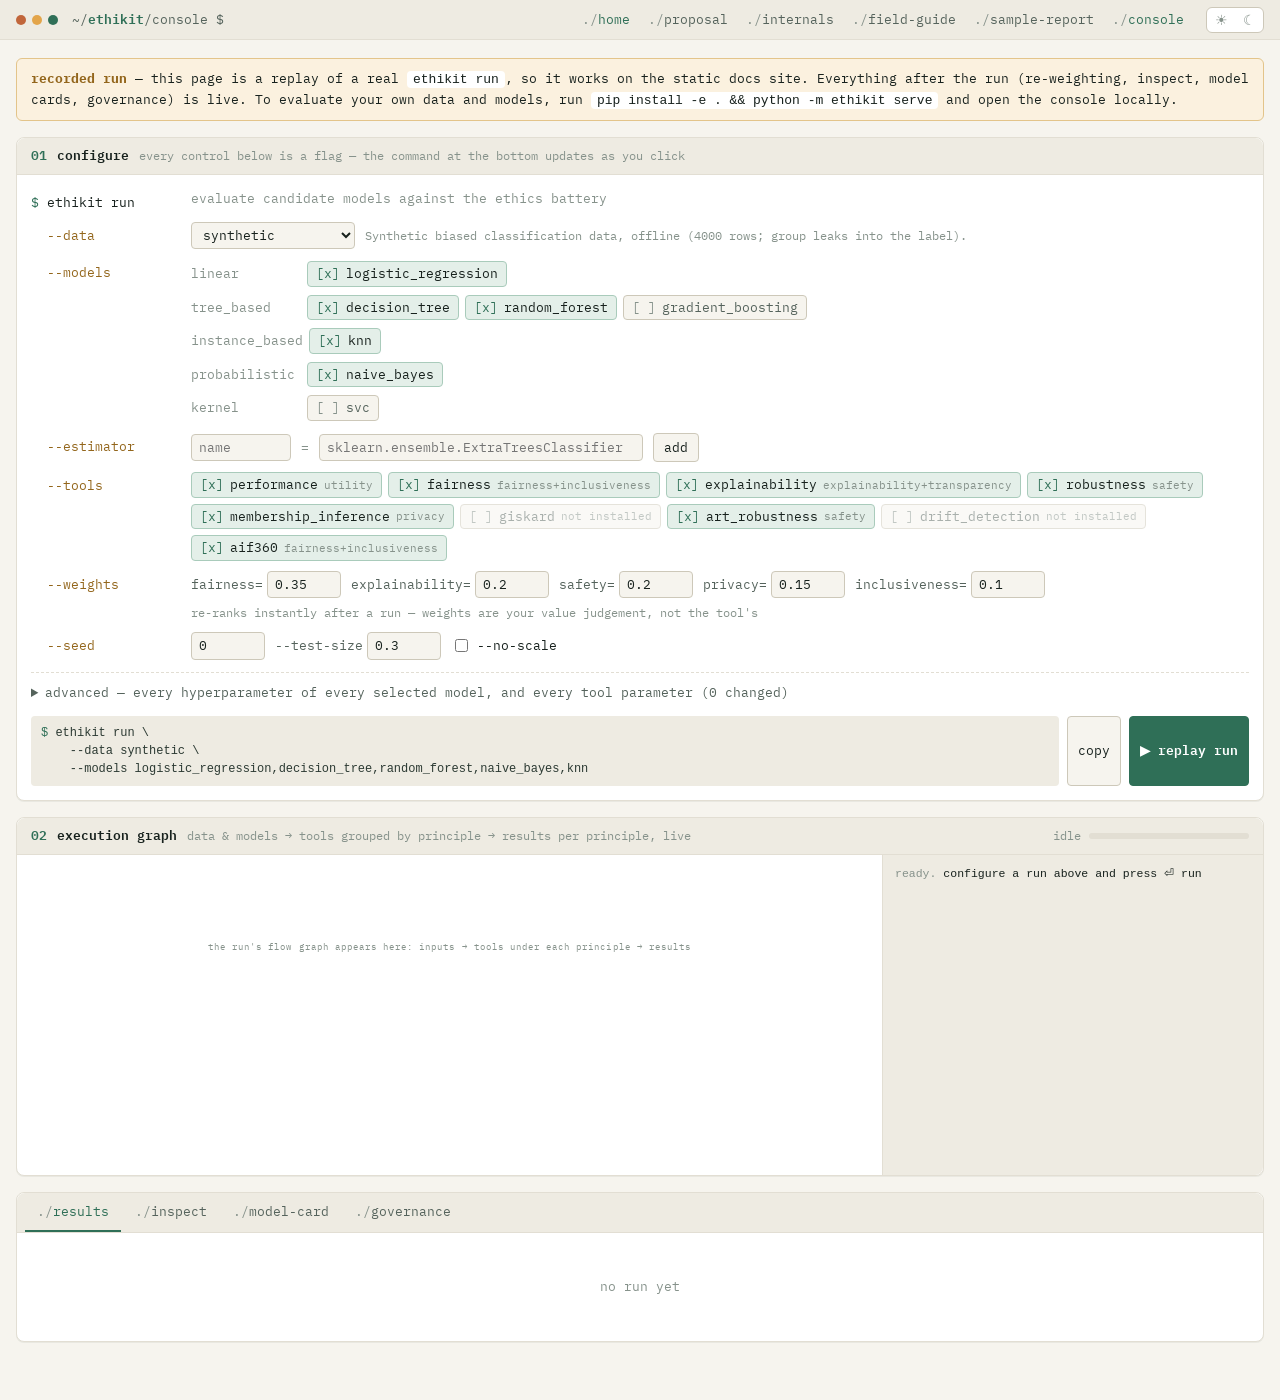
==== docs/console/index.html @ 6fba7ac3 "Add live console, CLI, AIF360, BYO data/models, traces, checklists; adaptive theme Theme - One palet" ====
<!doctype html>
<html lang="en">
<head>
<meta charset="utf-8">
<meta name="viewport" content="width=device-width, initial-scale=1">
<title>Ethikit Console</title>
<link rel="stylesheet" href="https://fonts.googleapis.com/css2?family=Public+Sans:wght@400;500;600&family=IBM+Plex+Mono:wght@400;500;600;700&display=swap">
<link rel="stylesheet" href="theme.css">
<script src="theme.js" data-path="console" data-nav="console"></script>
<link rel="stylesheet" href="console.css">
</head>
<body>
<main class="wrap">

  <div class="banner" id="replay-banner" hidden>
    <b>recorded run</b> — this page is a replay of a real <code>ethikit run</code>, so it works on the static docs site.
    Everything after the run (re-weighting, inspect, model cards, governance) is live. To evaluate your own data and
    models, run <code>pip install -e . &amp;&amp; python -m ethikit serve</code> and open the console locally.
  </div>

  <!-- 01 configure ---------------------------------------------------------- -->
  <section class="term" aria-labelledby="h-cfg">
    <div class="term-h"><span class="no">01</span><span class="title" id="h-cfg">configure</span>
      <span class="hint">every control below is a flag — the command at the bottom updates as you click</span></div>
    <div class="term-b">
      <div class="cmd">
        <div class="line first"><span class="flag">ethikit run</span><span class="val dim">evaluate candidate models against the ethics battery</span></div>
        <div class="line"><span class="flag">--data</span>
          <div class="val">
            <select id="data-source" aria-label="dataset"></select>
            <span id="data-desc" class="dim small"></span>
          </div>
        </div>
        <div class="line" id="row-upload" hidden><span class="flag">your csv</span>
          <div class="val">
            <input type="file" id="csv-file" accept=".csv,text/csv" aria-label="CSV file">
            <span id="csv-info" class="dim small"></span>
          </div>
        </div>
        <div class="line" id="row-columns" hidden><span class="flag">--target</span>
          <div class="val">
            <select id="target" aria-label="target column"></select>
            <span class="flag" style="color:var(--gold)">--sensitive</span>
            <select id="sensitive" aria-label="sensitive column"></select>
            <label class="inl"><input type="checkbox" id="exclude-sensitive"> --exclude-sensitive</label>
            <span class="kv"><span>--positive-label</span><input type="text" id="positive-label" size="8" placeholder="auto"></span>
            <span class="kv"><span>--sensitive-threshold</span><input type="number" id="sensitive-threshold" placeholder="median" step="any"></span>
          </div>
        </div>
        <div class="line" id="row-synth" hidden><span class="flag">--synthetic</span>
          <div class="val" id="synth-knobs"></div>
        </div>
        <div class="line"><span class="flag">--models</span>
          <div class="val"><div id="models" style="display:grid;gap:4px;width:100%"></div></div>
        </div>
        <div class="line"><span class="flag">--estimator</span>
          <div class="val">
            <input type="text" id="est-name" placeholder="name" size="10" aria-label="estimator name">
            <span class="dim">=</span>
            <input type="text" id="est-path" placeholder="sklearn.ensemble.ExtraTreesClassifier" size="38" aria-label="estimator import path">
            <button class="btn" id="est-add" type="button">add</button>
            <span id="est-list" class="chips"></span>
          </div>
        </div>
        <div class="line" id="row-modelfile"><span class="flag">--model-file</span>
          <div class="val">
            <input type="file" id="model-file" accept=".joblib,.pkl,.pickle" aria-label="pre-trained model file">
            <span id="model-file-info" class="dim small">optional: your own pre-trained sklearn-compatible model, evaluated as-is (only load files you trust)</span>
          </div>
        </div>
        <div class="line"><span class="flag">--tools</span>
          <div class="val"><div id="tools" class="chips"></div></div>
        </div>
        <div class="line"><span class="flag">--weights</span>
          <div class="val" id="weights"></div>
        </div>
        <div class="line"><span class="flag">--seed</span>
          <div class="val">
            <input type="number" id="seed" value="0" step="1" aria-label="seed">
            <span class="kv"><span>--test-size</span><input type="number" id="test-size" value="0.3" step="0.05" min="0.1" max="0.6"></span>
            <label class="inl"><input type="checkbox" id="no-scale"> --no-scale</label>
          </div>
        </div>
      </div>

      <details class="adv" id="advanced">
        <summary>advanced — every hyperparameter of every selected model, and every tool parameter (<span id="adv-count">0</span> changed)</summary>
        <p class="dim small">Values are Python literals (<code>200</code>, <code>0.1</code>, <code>None</code>, <code>'balanced'</code>, <code>(64, 32)</code>). Changed values become <code>--model-param</code> / <code>--tool-param</code> flags.</p>
        <div class="adv-grid" id="adv-models"></div>
        <div class="adv-grid" id="adv-tools"></div>
      </details>

      <div class="cmdline">
        <code id="cmd-preview"></code>
        <button class="btn" id="copy" type="button">copy</button>
        <button class="btn primary" id="run" type="button">⏎ run</button>
      </div>
    </div>
  </section>

  <!-- 02 execution ------------------------------------------------------------ -->
  <section class="term" aria-labelledby="h-exec">
    <div class="term-h"><span class="no">02</span><span class="title" id="h-exec">execution graph</span>
      <span class="hint">data &amp; models → tools grouped by principle → results per principle, live</span>
      <span class="right"><span id="prog-text" class="dim small">idle</span><span class="progress"><i id="prog"></i></span></span></div>
    <div class="exec">
      <div class="gwrap"><svg id="graph" role="img" aria-label="Live execution graph"></svg></div>
      <div class="logwrap"><pre class="log" id="log" aria-live="polite"><span class="t">ready.</span> configure a run above and press ⏎ run</pre></div>
    </div>
  </section>

  <!-- 03 output ---------------------------------------------------------------- -->
  <section class="term" aria-label="results">
    <div class="tabs" role="tablist">
      <button role="tab" aria-selected="true" data-tab="results">results</button>
      <button role="tab" aria-selected="false" data-tab="inspect">inspect</button>
      <button role="tab" aria-selected="false" data-tab="card">model-card</button>
      <button role="tab" aria-selected="false" data-tab="gov">governance</button>
      <span class="right" id="run-label"></span>
    </div>
    <div class="panel" id="tab-results" role="tabpanel"><div class="empty">no run yet</div></div>
    <div class="panel" id="tab-inspect" role="tabpanel" hidden><div class="empty">no run yet</div></div>
    <div class="panel" id="tab-card" role="tabpanel" hidden><div class="empty">no run yet</div></div>
    <div class="panel" id="tab-gov" role="tabpanel" hidden></div>
  </section>
</main>
<script src="console.js"></script>
</body>
</html>
---- docs/console/theme.css ----
/* ethikit theme -- one palette for the docs site, the console, reports and model cards.
 *
 * Colours come from the project proposal: ink #17211d, green #2f6f57, clay #c1663b,
 * amber #e3a54a, blue #3d6a8f, purple #6b4d86. Light mode is the proposal as written;
 * dark mode keeps the same hues on an ink-green surface, with lifted text tints.
 *
 * Mode: follows the OS (prefers-color-scheme) unless the viewer picks one with the
 * ☀/☾ toggle (theme.js), which sets <html data-theme="light|dark"> and remembers it.
 *
 * Canonical copy: ethikit/web/theme.css. docs/theme.css is a copy written by
 * `python -m ethikit export-site`; generated reports inline this file.
 */
:root{
  color-scheme: light;
  --bg:#f6f4ee; --bg-raised:#ffffff; --bg-sunken:#eeebe2;
  --ink:#17211d; --ink-dim:#55635c; --ink-faint:#86928b;
  --rule:#e2ded3; --rule-strong:#cdc8b9;

  --green:#2f6f57;
  --accent:#2f6f57; --accent-ink:#ffffff; --accent-soft:#e4efe9; --accent-rule:#a9cbbb;
  --amber:#e3a54a;
  --gold:#93661c; --gold-soft:#fbf1df; --gold-rule:#e3c48a;
  --clay:#c1663b;
  --red:#b0572f; --red-soft:#f8e6dc; --red-rule:#e2b49b;
  --blue-solid:#3d6a8f;
  --blue:#3d6a8f; --blue-soft:#e8eff5; --blue-rule:#b3c8da;
  --purple-solid:#6b4d86;
  --purple:#6b4d86; --purple-soft:#efe7f3; --purple-rule:#cdb9dc;

  --mono-surface:#eeebe2; --mono-ink:#2c3a33;
  --shadow:0 1px 0 rgba(23,33,29,.06);

  --font-display:"IBM Plex Mono","SFMono-Regular",Consolas,monospace;
  --font-body:"Public Sans",-apple-system,"Segoe UI",sans-serif;
  --font-mono:"IBM Plex Mono","SFMono-Regular",Consolas,monospace;
}
@media (prefers-color-scheme: dark){
  :root:not([data-theme="light"]){
    color-scheme: dark;
    --bg:#0e1511; --bg-raised:#17211d; --bg-sunken:#0a100d;
    --ink:#e6eee9; --ink-dim:#a2b3aa; --ink-faint:#72857b;
    --rule:#25352d; --rule-strong:#35493f;
    --accent:#5fb893; --accent-ink:#07130e; --accent-soft:#17291f; --accent-rule:#2f6f57;
    --gold:#e3a54a; --gold-soft:#2a2113; --gold-rule:#6e5224;
    --red:#e08a62; --red-soft:#2d1b14; --red-rule:#7a4128;
    --blue:#82b4da; --blue-soft:#14222e; --blue-rule:#3d6a8f;
    --purple:#b8a0d6; --purple-soft:#221a2d; --purple-rule:#6b4d86;
    --mono-surface:#121b17; --mono-ink:#c3d4ca;
    --shadow:0 1px 0 rgba(0,0,0,.35);
  }
}
:root[data-theme="dark"]{
  color-scheme: dark;
  --bg:#0e1511; --bg-raised:#17211d; --bg-sunken:#0a100d;
  --ink:#e6eee9; --ink-dim:#a2b3aa; --ink-faint:#72857b;
  --rule:#25352d; --rule-strong:#35493f;
  --accent:#5fb893; --accent-ink:#07130e; --accent-soft:#17291f; --accent-rule:#2f6f57;
  --gold:#e3a54a; --gold-soft:#2a2113; --gold-rule:#6e5224;
  --red:#e08a62; --red-soft:#2d1b14; --red-rule:#7a4128;
  --blue:#82b4da; --blue-soft:#14222e; --blue-rule:#3d6a8f;
  --purple:#b8a0d6; --purple-soft:#221a2d; --purple-rule:#6b4d86;
  --mono-surface:#121b17; --mono-ink:#c3d4ca;
  --shadow:0 1px 0 rgba(0,0,0,.35);
}

/* ---- terminal title bar + theme toggle (injected by theme.js) ---------------- */
.ek-bar{
  position:sticky; top:0; z-index:50; display:flex; align-items:center; gap:14px;
  padding:0 16px; height:40px; background:var(--bg-sunken); border-bottom:1px solid var(--rule);
  font-family:var(--font-mono); font-size:12.5px; color:var(--ink-dim);
}
.ek-dots{display:flex; gap:6px; flex:none}
.ek-dots i{width:10px; height:10px; border-radius:50%; display:block; background:var(--rule-strong)}
.ek-dots i:nth-child(1){background:var(--clay)} .ek-dots i:nth-child(2){background:var(--amber)}
.ek-dots i:nth-child(3){background:var(--green)}
.ek-path{white-space:nowrap; overflow:hidden; text-overflow:ellipsis; min-width:0}
.ek-path b{color:var(--accent); font-weight:600}
.ek-nav{display:flex; gap:2px; margin-left:auto; overflow-x:auto; scrollbar-width:none}
.ek-nav::-webkit-scrollbar{display:none}
.ek-nav a{color:var(--ink-dim); text-decoration:none; padding:4px 8px; border-radius:4px; white-space:nowrap}
.ek-nav a:hover{color:var(--ink); background:var(--bg-raised)}
.ek-nav a[aria-current="page"]{color:var(--accent)}
.ek-nav a::before{content:"./"; color:var(--ink-faint)}
.ek-theme{
  display:inline-flex; flex:none; border:1px solid var(--rule-strong); border-radius:6px; overflow:hidden;
  background:var(--bg-raised);
}
.ek-theme button{
  all:unset; cursor:pointer; width:28px; height:24px; display:grid; place-items:center;
  color:var(--ink-faint); font-size:14px; line-height:1;
}
.ek-theme button:hover{color:var(--ink)}
.ek-theme button[aria-pressed="true"]{background:var(--accent-soft); color:var(--accent)}
.ek-theme button:focus-visible{outline:2px solid var(--accent); outline-offset:-2px}
@media (max-width:640px){ .ek-path{display:none} .ek-nav{margin-left:0} }
---- docs/console/console.css ----
/* ethikit console -- terminal-style layout on top of theme.css tokens. */
*{box-sizing:border-box}
html{-webkit-text-size-adjust:100%}
body{margin:0; background:var(--bg); color:var(--ink); font-family:var(--font-mono); font-size:13px; line-height:1.5}
a{color:var(--accent)}
button,input,select,textarea{font:inherit; color:inherit}
:focus-visible{outline:2px solid var(--accent); outline-offset:2px}
[hidden]{display:none !important}

.wrap{max-width:1440px; margin:0 auto; padding:18px 16px 60px; display:grid; gap:16px}

/* banner shown on the static docs site (recorded run) */
.banner{border:1px solid var(--gold-rule); background:var(--gold-soft); color:var(--ink); border-radius:6px; padding:10px 14px}
.banner b{color:var(--gold)}
.banner code{background:var(--bg-raised); padding:1px 6px; border-radius:4px}

/* ---- terminal windows ---------------------------------------------------- */
.term{border:1px solid var(--rule); border-radius:8px; background:var(--bg-raised); box-shadow:var(--shadow); min-width:0}
.term-h{display:flex; align-items:center; gap:10px; padding:8px 14px; border-bottom:1px solid var(--rule);
  background:var(--bg-sunken); border-radius:8px 8px 0 0; color:var(--ink-dim); flex-wrap:wrap}
.term-h .no{color:var(--accent); font-weight:600}
.term-h .title{color:var(--ink); font-weight:600}
.term-h .hint{color:var(--ink-faint); font-size:12px}
.term-h .right{margin-left:auto; display:flex; gap:8px; align-items:center}
.term-b{padding:14px}

/* ---- command builder ----------------------------------------------------- */
.cmd{display:grid; gap:10px}
.line{display:grid; grid-template-columns:150px 1fr; gap:10px; align-items:start}
.line > .flag{color:var(--gold); padding-top:4px; white-space:nowrap}
.line > .flag::before{content:"  "; white-space:pre}
.line.first > .flag{color:var(--ink)}
.line.first > .flag::before{content:"$ "; color:var(--accent)}
.line .val{display:flex; flex-wrap:wrap; gap:6px 10px; align-items:center; min-width:0}
.dim{color:var(--ink-faint)}
.small{font-size:12px}
.err{color:var(--red)}
.ok{color:var(--accent)}

select,input[type=text],input[type=number]{
  background:var(--bg); border:1px solid var(--rule-strong); border-radius:4px; padding:3px 7px; min-width:0}
input[type=number]{width:74px}
input[type=file]{max-width:260px; font-size:12px}
select:hover,input:hover{border-color:var(--accent-rule)}
label.inl{display:inline-flex; gap:6px; align-items:center; white-space:nowrap}
.kv{display:inline-flex; align-items:center; gap:4px; white-space:nowrap}
.kv > span{color:var(--ink-dim)}

.chips{display:flex; flex-wrap:wrap; gap:6px}
.fam{display:flex; gap:6px; align-items:center; flex-wrap:wrap; padding:2px 0}
.fam > .famname{color:var(--ink-faint); min-width:110px}
.chip{display:inline-flex; align-items:center; gap:6px; cursor:pointer; user-select:none;
  border:1px solid var(--rule-strong); border-radius:4px; padding:2px 8px; background:var(--bg); color:var(--ink-dim)}
.chip input{position:absolute; opacity:0; pointer-events:none}
.chip::before{content:"[ ]"; color:var(--ink-faint)}
.chip.on{border-color:var(--accent-rule); background:var(--accent-soft); color:var(--ink)}
.chip.on::before{content:"[x]"; color:var(--accent)}
.chip.off{opacity:.5; cursor:not-allowed}
.chip:focus-within{outline:2px solid var(--accent); outline-offset:1px}
.chip .tag{font-size:11px; color:var(--ink-faint)}

.btn{cursor:pointer; border:1px solid var(--rule-strong); background:var(--bg); border-radius:4px; padding:4px 10px}
.btn:hover{border-color:var(--accent); color:var(--accent)}
.btn.primary{background:var(--accent); color:var(--accent-ink); border-color:var(--accent); font-weight:600}
.btn.primary:hover{filter:brightness(1.08); color:var(--accent-ink)}
.btn:disabled{opacity:.5; cursor:wait}

.cmdline{display:flex; gap:8px; align-items:stretch; margin-top:14px; flex-wrap:wrap}
.cmdline code{flex:1 1 400px; min-width:0; background:var(--mono-surface); color:var(--mono-ink); border-radius:4px;
  padding:8px 10px; white-space:pre-wrap; word-break:break-all; font-size:12px}
.cmdline code::before{content:"$ "; color:var(--accent)}

details.adv{margin-top:12px; border-top:1px dashed var(--rule); padding-top:10px}
details.adv > summary{cursor:pointer; color:var(--ink-dim)}
details.adv > summary:hover{color:var(--ink)}
.adv-grid{display:grid; grid-template-columns:repeat(auto-fill,minmax(320px,1fr)); gap:12px; margin-top:10px}
.adv-card{border:1px solid var(--rule); border-radius:6px; padding:8px 10px; background:var(--bg)}
.adv-card h4{margin:0 0 6px; font-size:12.5px; color:var(--accent); font-weight:600}
.adv-card .row{display:grid; grid-template-columns:1fr 130px; gap:8px; align-items:center; padding:1px 0}
.adv-card .row span{color:var(--ink-dim); overflow:hidden; text-overflow:ellipsis; white-space:nowrap}
.adv-card .row input{width:100%}
.adv-card .row.changed span{color:var(--gold)}
.adv-card .row.changed input{border-color:var(--gold-rule)}

/* ---- execution: graph + log ---------------------------------------------- */
.exec{display:grid; grid-template-columns:minmax(0,1fr) 380px; gap:0}
.exec > .gwrap{border-right:1px solid var(--rule); min-width:0; overflow-x:auto}
#graph{display:block; width:100%; min-width:760px; height:auto}
.logwrap{position:relative; min-height:320px}
.log{position:absolute; inset:0; margin:0; padding:10px 12px; overflow:auto; font-size:11.5px; line-height:1.55;
  background:var(--bg-sunken); white-space:pre-wrap; word-break:break-word; border-radius:0 0 8px 0}
.log .t{color:var(--ink-faint)}
.log .k-ok{color:var(--accent)} .log .k-run{color:var(--blue)} .log .k-fit{color:var(--purple)}
.log .k-err{color:var(--red)} .log .k-skip{color:var(--gold)}
.progress{width:160px; height:6px; background:var(--rule); border-radius:3px; overflow:hidden}
.progress i{display:block; height:100%; width:0; background:var(--accent); transition:width .25s}
@media (max-width:1100px){
  .exec{grid-template-columns:1fr}
  .exec > .gwrap{border-right:0; border-bottom:1px solid var(--rule)}
  .logwrap{min-height:0} .log{position:static; height:260px; border-radius:0 0 8px 8px}
}

/* graph primitives */
.g-node rect{fill:var(--bg); stroke:var(--rule-strong); stroke-width:1.2}
.g-node text{fill:var(--ink); font-family:var(--font-mono); font-size:11px}
.g-node .sub{fill:var(--ink-faint); font-size:10px}
.g-node.data rect{stroke:var(--blue-rule); fill:var(--blue-soft)}
.g-node.model.active rect{stroke:var(--purple); stroke-width:2; fill:var(--purple-soft)}
.g-node.model.done rect{stroke:var(--accent-rule)}
.g-box > rect{fill:var(--bg-sunken); stroke:var(--rule); stroke-width:1}
.g-box > text.ph{fill:var(--accent); font-family:var(--font-mono); font-size:11px; font-weight:600; letter-spacing:.06em; text-transform:uppercase}
.g-box.gov > text.ph{fill:var(--gold)}
.g-tool rect{fill:var(--bg-raised); stroke:var(--rule-strong); stroke-width:1}
.g-tool text{fill:var(--ink-dim); font-family:var(--font-mono); font-size:10.5px}
.g-tool.running rect{stroke:var(--blue); stroke-width:2; fill:var(--blue-soft)}
.g-tool.running text{fill:var(--ink)}
.g-tool.done rect{stroke:var(--accent-rule); fill:var(--accent-soft)}
.g-tool.done text{fill:var(--ink)}
.g-tool.error rect{stroke:var(--red)} .g-tool.skip{opacity:.45}
.g-tool .cnt{fill:var(--ink-faint); font-size:9.5px}
.g-edge{fill:none; stroke:var(--rule-strong); stroke-width:1.2}
.g-edge.hot{stroke:var(--blue-rule); stroke-width:1.8}
.g-edge.res.hot{stroke:var(--accent-rule)}
.g-res > rect{fill:var(--bg); stroke:var(--rule-strong)}
.g-res text{fill:var(--ink); font-family:var(--font-mono); font-size:10.5px}
.g-res .sub{fill:var(--ink-faint); font-size:9.5px}
.g-res .bar-bg{fill:var(--rule)}
.g-res .val{fill:var(--ink-dim); font-size:9.5px}
.g-col{fill:var(--ink-faint); font-family:var(--font-mono); font-size:10px; letter-spacing:.12em}
.pt{fill:var(--blue); filter:drop-shadow(0 0 3px var(--blue))}
.pt.res{fill:var(--accent); filter:drop-shadow(0 0 3px var(--accent))}
.pt.fit{fill:var(--purple); filter:drop-shadow(0 0 3px var(--purple))}
@keyframes pulse{0%,100%{opacity:1}50%{opacity:.55}}
.g-tool.running, .g-node.model.active{animation:pulse 1s ease-in-out infinite}
@media (prefers-reduced-motion:reduce){ .g-tool.running,.g-node.model.active{animation:none} .pt{display:none} }

/* series colours (models) */
.s0{--s:var(--accent)} .s1{--s:var(--gold)} .s2{--s:var(--blue)} .s3{--s:var(--red)} .s4{--s:var(--purple)}
.s5{--s:var(--ink-dim)} .s6{--s:var(--accent-rule)} .s7{--s:var(--gold-rule)} .s8{--s:var(--blue-rule)} .s9{--s:var(--red-rule)}
.sw{display:inline-block; width:10px; height:10px; border-radius:2px; background:var(--s); vertical-align:-1px}

/* ---- output tabs ---------------------------------------------------------- */
.tabs{display:flex; gap:2px; padding:0 8px; border-bottom:1px solid var(--rule); background:var(--bg-sunken);
  border-radius:8px 8px 0 0; overflow-x:auto}
.tabs button{all:unset; cursor:pointer; padding:9px 12px; color:var(--ink-dim); border-bottom:2px solid transparent; white-space:nowrap}
.tabs button::before{content:"./"; color:var(--ink-faint)}
.tabs button[aria-selected="true"]{color:var(--accent); border-bottom-color:var(--accent)}
.tabs button:hover{color:var(--ink)}
.tabs button:focus-visible{outline:2px solid var(--accent); outline-offset:-2px}
.tabs .right{margin-left:auto; align-self:center; color:var(--ink-faint); font-size:12px; white-space:nowrap; padding-right:6px}
.panel{padding:14px}
.empty{color:var(--ink-faint); padding:30px 0; text-align:center}

table.t{border-collapse:collapse; width:100%; font-size:12px}
table.t th,table.t td{padding:5px 9px; border-bottom:1px solid var(--rule); text-align:right; white-space:nowrap}
table.t th{color:var(--ink-dim); font-weight:500; background:var(--bg-sunken); position:sticky; top:0}
table.t th:first-child,table.t td:first-child{text-align:left}
table.t td.l, table.t th.l{text-align:left; white-space:normal}
table.t tr:hover td{background:var(--bg-sunken)}
.tscroll{overflow:auto; max-height:420px; border:1px solid var(--rule); border-radius:6px}
td.heat{background:color-mix(in srgb, var(--accent) calc(var(--h) * 38%), transparent)}
.pill{display:inline-block; border:1px solid var(--accent-rule); background:var(--accent-soft); color:var(--accent); border-radius:12px; padding:1px 8px; font-size:11.5px; margin:2px}
.pill.gold{border-color:var(--gold-rule); background:var(--gold-soft); color:var(--gold)}
.pill.red{border-color:var(--red-rule); background:var(--red-soft); color:var(--red)}
.pill.blue{border-color:var(--blue-rule); background:var(--blue-soft); color:var(--blue)}

.res-grid{display:grid; grid-template-columns:minmax(0,1.6fr) minmax(300px,1fr); gap:16px; margin-top:14px}
@media (max-width:980px){ .res-grid{grid-template-columns:1fr} }
h3{font-size:12px; text-transform:uppercase; letter-spacing:.1em; color:var(--accent); margin:0 0 8px; font-weight:600}
h3::before{content:"## "; color:var(--ink-faint)}
.legend{display:flex; flex-wrap:wrap; gap:4px 12px; font-size:11.5px; color:var(--ink-dim); margin-top:6px}
#radar svg{max-width:560px; display:block; margin:0 auto}
.radar text{fill:var(--ink-dim); font-family:var(--font-mono); font-size:10px}
.radar .grid{fill:none; stroke:var(--rule)}
.radar .poly{fill:var(--s); fill-opacity:.12; stroke:var(--s); stroke-width:1.8}
.radar .poly.dim{fill-opacity:.03; stroke-opacity:.25}
.note{border-left:3px solid var(--gold); background:var(--gold-soft); padding:8px 12px; color:var(--ink-dim); margin-top:12px; border-radius:0 6px 6px 0}

/* inspect */
.ins-bar{display:flex; gap:12px; flex-wrap:wrap; align-items:center; margin-bottom:12px}
.ins-grid{display:grid; grid-template-columns:minmax(0,1fr) minmax(0,1fr); gap:16px}
@media (max-width:980px){ .ins-grid{grid-template-columns:1fr} }
pre.code{background:var(--mono-surface); color:var(--mono-ink); padding:10px 12px; border-radius:6px; overflow:auto;
  font-size:12px; line-height:1.55; margin:0 0 12px; white-space:pre}
ol.steps{margin:0 0 12px; padding-left:22px}
ol.steps li{padding:2px 0}
.prose{font-family:var(--font-body); font-size:13.5px; color:var(--ink-dim); line-height:1.6; max-width:80ch}
.chart text{fill:var(--ink-dim); font-family:var(--font-mono); font-size:10px}
.chart .axis{stroke:var(--rule-strong)}
.chart .bar{fill:var(--s)}
.chart .thr{stroke:var(--red); stroke-dasharray:4 3}
.block{margin-bottom:16px}

/* model card */
.cardbar{display:flex; gap:10px; align-items:center; flex-wrap:wrap; margin-bottom:10px}
iframe.card{width:100%; height:900px; border:1px solid var(--rule); border-radius:6px; background:var(--bg)}

/* governance */
.gov-grid{display:grid; grid-template-columns:minmax(0,1fr) 320px; gap:16px}
@media (max-width:980px){ .gov-grid{grid-template-columns:1fr} }
.gsec{margin:14px 0 6px; color:var(--gold); font-weight:600}
.gsec::before{content:"### "; color:var(--ink-faint)}
.gitem{display:grid; grid-template-columns:52px minmax(0,1fr); gap:8px; padding:8px 0; border-bottom:1px solid var(--rule)}
.gitem .id{color:var(--ink-faint)}
.gitem .q{font-family:var(--font-body); font-size:13.5px; color:var(--ink)}
.gitem .ctl{display:flex; flex-wrap:wrap; gap:6px; margin-top:6px; align-items:center}
.gitem .ctl label{display:inline-flex; align-items:center; gap:4px; border:1px solid var(--rule-strong); border-radius:4px; padding:1px 7px; cursor:pointer; color:var(--ink-dim)}
.gitem .ctl label:has(input:checked){border-color:var(--accent-rule); background:var(--accent-soft); color:var(--ink)}
.gitem .ctl label.no:has(input:checked){border-color:var(--red-rule); background:var(--red-soft)}
.gitem .ctl label.partial:has(input:checked){border-color:var(--gold-rule); background:var(--gold-soft)}
.gitem .ctl input[type=radio]{margin:0; accent-color:var(--accent)}
.gitem .ctl input[type=text]{flex:1 1 200px}
.gitem .tags{font-size:11px; color:var(--ink-faint)}
.sumrow{display:grid; grid-template-columns:120px 1fr 54px; gap:8px; align-items:center; padding:3px 0; font-size:12px}
.sumrow .b{height:8px; background:var(--rule); border-radius:4px; overflow:hidden}
.sumrow .b i{display:block; height:100%; background:var(--gold)}
.sticky{position:sticky; top:52px}

/* phones: flags stack above their values */
@media (max-width:640px){
  .wrap{padding:12px 10px 40px}
  .line{grid-template-columns:1fr; gap:4px}
  .line > .flag::before{content:""}
  .fam > .famname{min-width:0; width:100%}
  .term-b{padding:10px}
  .cmdline code{flex-basis:100%}
  .gitem{grid-template-columns:1fr}
}
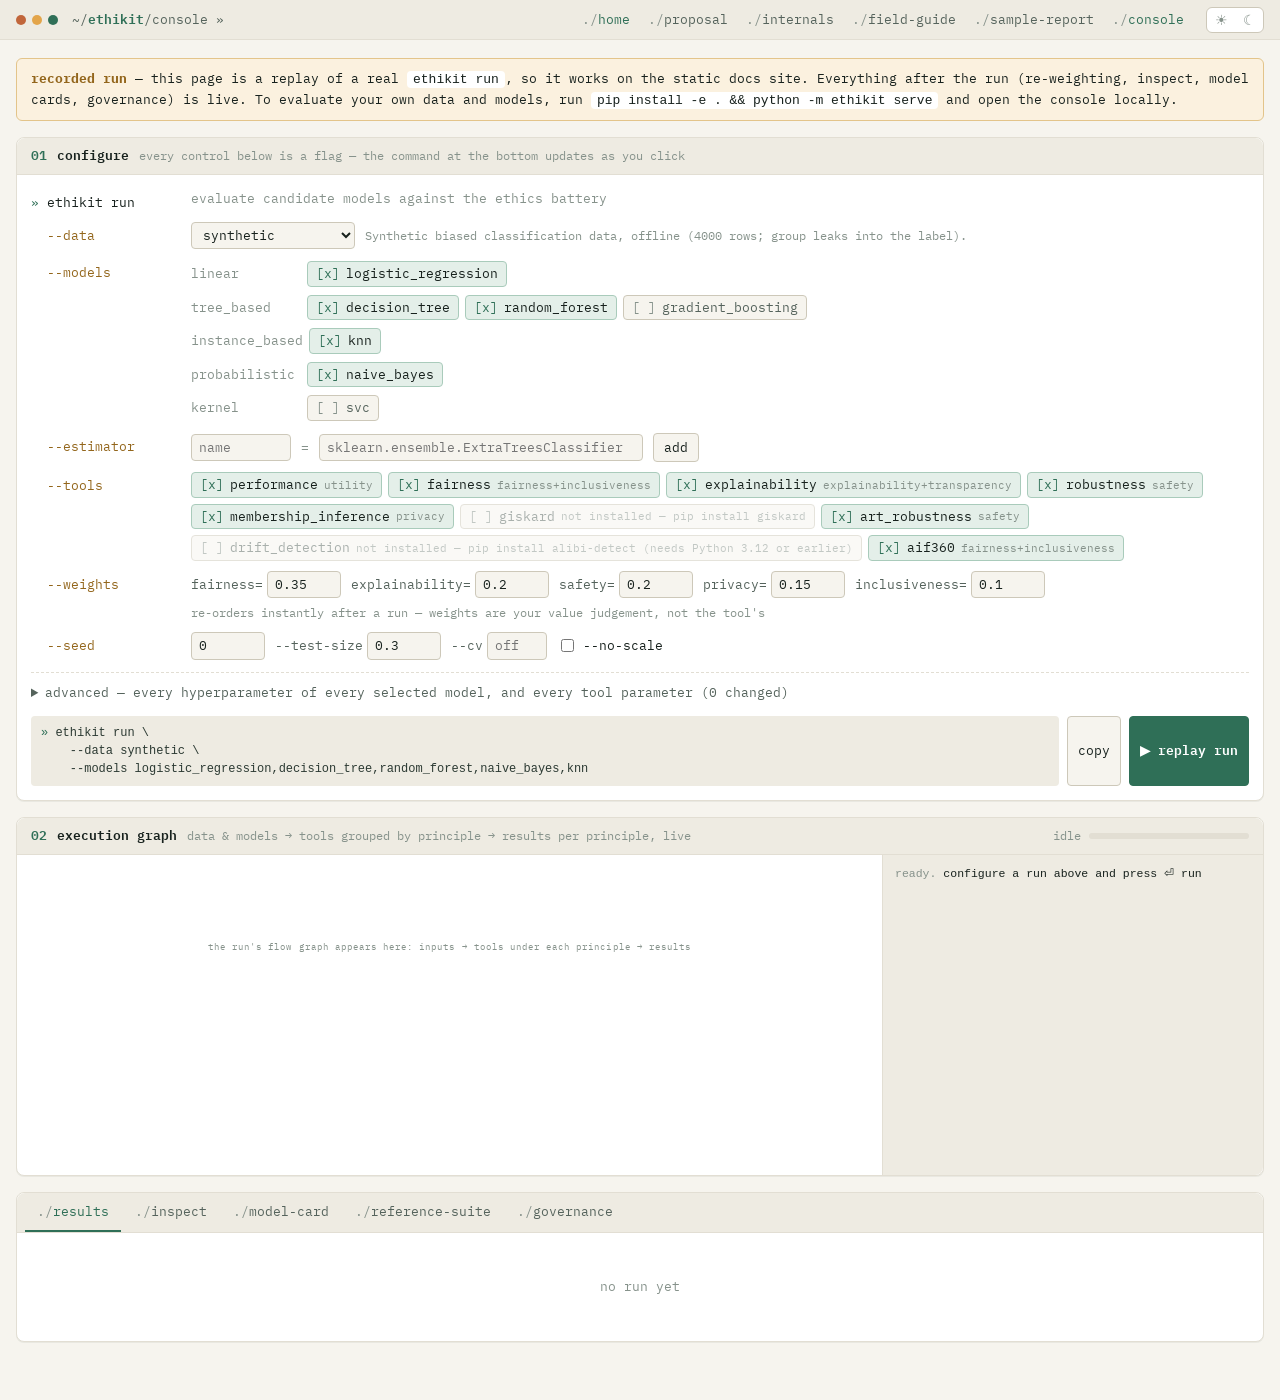
==== commit c191d3b1: "M2: reference suites per domain, repeated CV, suite UI + CLI, tests - ethikit/domains: registry (cen" ====
--- a/docs/console/index.html
+++ b/docs/console/index.html
@@ -25,19 +25,45 @@
     <div class="term-b">
       <div class="cmd">
         <div class="line first"><span class="flag">ethikit run</span><span class="val dim">evaluate candidate models against the ethics battery</span></div>
-        <div class="line"><span class="flag">--data</span>
+        <div class="line" id="row-mode"><span class="flag">--mode</span>
+          <div class="val">
+            <label class="inl"><input type="radio" name="mode" value="mine" checked> my data &amp; models</label>
+            <label class="inl"><input type="radio" name="mode" value="suite"> reference suite — no data of my own yet</label>
+          </div>
+        </div>
+        <div class="line" id="row-domain" hidden><span class="flag">domains run</span>
+          <div class="val">
+            <select id="domain" aria-label="domain"></select>
+            <span id="domain-strength" class="pill gold"></span>
+            <span id="domain-blurb" class="dim small"></span>
+          </div>
+        </div>
+        <div class="line" id="row-suite-datasets" hidden><span class="flag">datasets</span>
+          <div class="val"><div id="suite-datasets" style="width:100%"></div></div>
+        </div>
+        <div class="line" id="row-suite-opts" hidden><span class="flag">--max-datasets</span>
+          <div class="val">
+            <input type="number" id="max-datasets" min="1" placeholder="all" aria-label="max datasets">
+            <span class="kv"><span>--max-rows</span><input type="number" id="max-rows" value="5000" step="500" min="500"></span>
+            <span class="kv" id="states-wrap"><span>--states</span><input type="text" id="states" value="CA,TX,NY" size="10"></span>
+          </div>
+        </div>
+        <div class="line" id="row-suite-caveats" hidden><span class="flag">caveats</span>
+          <div class="val"><div id="suite-caveats" class="note" style="width:100%"></div></div>
+        </div>
+        <div class="line mine-only"><span class="flag">--data</span>
           <div class="val">
             <select id="data-source" aria-label="dataset"></select>
             <span id="data-desc" class="dim small"></span>
           </div>
         </div>
-        <div class="line" id="row-upload" hidden><span class="flag">your csv</span>
+        <div class="line mine-only" id="row-upload" hidden><span class="flag">your csv</span>
           <div class="val">
             <input type="file" id="csv-file" accept=".csv,text/csv" aria-label="CSV file">
             <span id="csv-info" class="dim small"></span>
           </div>
         </div>
-        <div class="line" id="row-columns" hidden><span class="flag">--target</span>
+        <div class="line mine-only" id="row-columns" hidden><span class="flag">--target</span>
           <div class="val">
             <select id="target" aria-label="target column"></select>
             <span class="flag" style="color:var(--gold)">--sensitive</span>
@@ -47,13 +73,13 @@
             <span class="kv"><span>--sensitive-threshold</span><input type="number" id="sensitive-threshold" placeholder="median" step="any"></span>
           </div>
         </div>
-        <div class="line" id="row-synth" hidden><span class="flag">--synthetic</span>
+        <div class="line mine-only" id="row-synth" hidden><span class="flag">--synthetic</span>
           <div class="val" id="synth-knobs"></div>
         </div>
         <div class="line"><span class="flag">--models</span>
           <div class="val"><div id="models" style="display:grid;gap:4px;width:100%"></div></div>
         </div>
-        <div class="line"><span class="flag">--estimator</span>
+        <div class="line mine-only"><span class="flag">--estimator</span>
           <div class="val">
             <input type="text" id="est-name" placeholder="name" size="10" aria-label="estimator name">
             <span class="dim">=</span>
@@ -62,7 +88,7 @@
             <span id="est-list" class="chips"></span>
           </div>
         </div>
-        <div class="line" id="row-modelfile"><span class="flag">--model-file</span>
+        <div class="line mine-only" id="row-modelfile"><span class="flag">--model-file</span>
           <div class="val">
             <input type="file" id="model-file" accept=".joblib,.pkl,.pickle" aria-label="pre-trained model file">
             <span id="model-file-info" class="dim small">optional: your own pre-trained sklearn-compatible model, evaluated as-is (only load files you trust)</span>
@@ -78,7 +104,8 @@
           <div class="val">
             <input type="number" id="seed" value="0" step="1" aria-label="seed">
             <span class="kv"><span>--test-size</span><input type="number" id="test-size" value="0.3" step="0.05" min="0.1" max="0.6"></span>
-            <label class="inl"><input type="checkbox" id="no-scale"> --no-scale</label>
+            <span class="kv"><span>--cv</span><input type="text" id="cv" size="5" placeholder="off" aria-label="cross-validation, e.g. 5x3"></span>
+            <label class="inl mine-only"><input type="checkbox" id="no-scale"> --no-scale</label>
           </div>
         </div>
       </div>
@@ -115,12 +142,14 @@
       <button role="tab" aria-selected="true" data-tab="results">results</button>
       <button role="tab" aria-selected="false" data-tab="inspect">inspect</button>
       <button role="tab" aria-selected="false" data-tab="card">model-card</button>
+      <button role="tab" aria-selected="false" data-tab="suite">reference-suite</button>
       <button role="tab" aria-selected="false" data-tab="gov">governance</button>
       <span class="right" id="run-label"></span>
     </div>
     <div class="panel" id="tab-results" role="tabpanel"><div class="empty">no run yet</div></div>
     <div class="panel" id="tab-inspect" role="tabpanel" hidden><div class="empty">no run yet</div></div>
     <div class="panel" id="tab-card" role="tabpanel" hidden><div class="empty">no run yet</div></div>
+    <div class="panel" id="tab-suite" role="tabpanel" hidden><div class="empty">no suite run yet — choose <b>--mode reference suite</b> above</div></div>
     <div class="panel" id="tab-gov" role="tabpanel" hidden></div>
   </section>
 </main>
--- a/docs/console/console.css
+++ b/docs/console/console.css
@@ -30,7 +30,7 @@
 .line > .flag{color:var(--gold); padding-top:4px; white-space:nowrap}
 .line > .flag::before{content:"  "; white-space:pre}
 .line.first > .flag{color:var(--ink)}
-.line.first > .flag::before{content:"$ "; color:var(--accent)}
+.line.first > .flag::before{content:"» "; color:var(--accent)}
 .line .val{display:flex; flex-wrap:wrap; gap:6px 10px; align-items:center; min-width:0}
 .dim{color:var(--ink-faint)}
 .small{font-size:12px}
@@ -68,7 +68,7 @@
 .cmdline{display:flex; gap:8px; align-items:stretch; margin-top:14px; flex-wrap:wrap}
 .cmdline code{flex:1 1 400px; min-width:0; background:var(--mono-surface); color:var(--mono-ink); border-radius:4px;
   padding:8px 10px; white-space:pre-wrap; word-break:break-all; font-size:12px}
-.cmdline code::before{content:"$ "; color:var(--accent)}
+.cmdline code::before{content:"» "; color:var(--accent)}
 
 details.adv{margin-top:12px; border-top:1px dashed var(--rule); padding-top:10px}
 details.adv > summary{cursor:pointer; color:var(--ink-dim)}
@@ -216,6 +216,13 @@
 .sumrow .b i{display:block; height:100%; background:var(--gold)}
 .sticky{position:sticky; top:52px}
 
+body.suite-mode .mine-only{display:none !important}
+.ds-row{display:grid;grid-template-columns:minmax(0,1fr) auto;gap:8px;padding:3px 0;border-bottom:1px dotted var(--rule)}
+.ds-row .t{overflow:hidden;text-overflow:ellipsis;white-space:nowrap}
+.ds-row.run .t{color:var(--blue)} .ds-row.ok .t{color:var(--ink)} .ds-row.skip .t{color:var(--red)}
+.ds-row .st{color:var(--ink-faint);white-space:nowrap}
+.ds-row.ok .st{color:var(--accent)} .ds-row.skip .st{color:var(--red)}
+.pill.red{border-color:var(--red-rule);background:var(--red-soft);color:var(--red)}
 /* phones: flags stack above their values */
 @media (max-width:640px){
   .wrap{padding:12px 10px 40px}
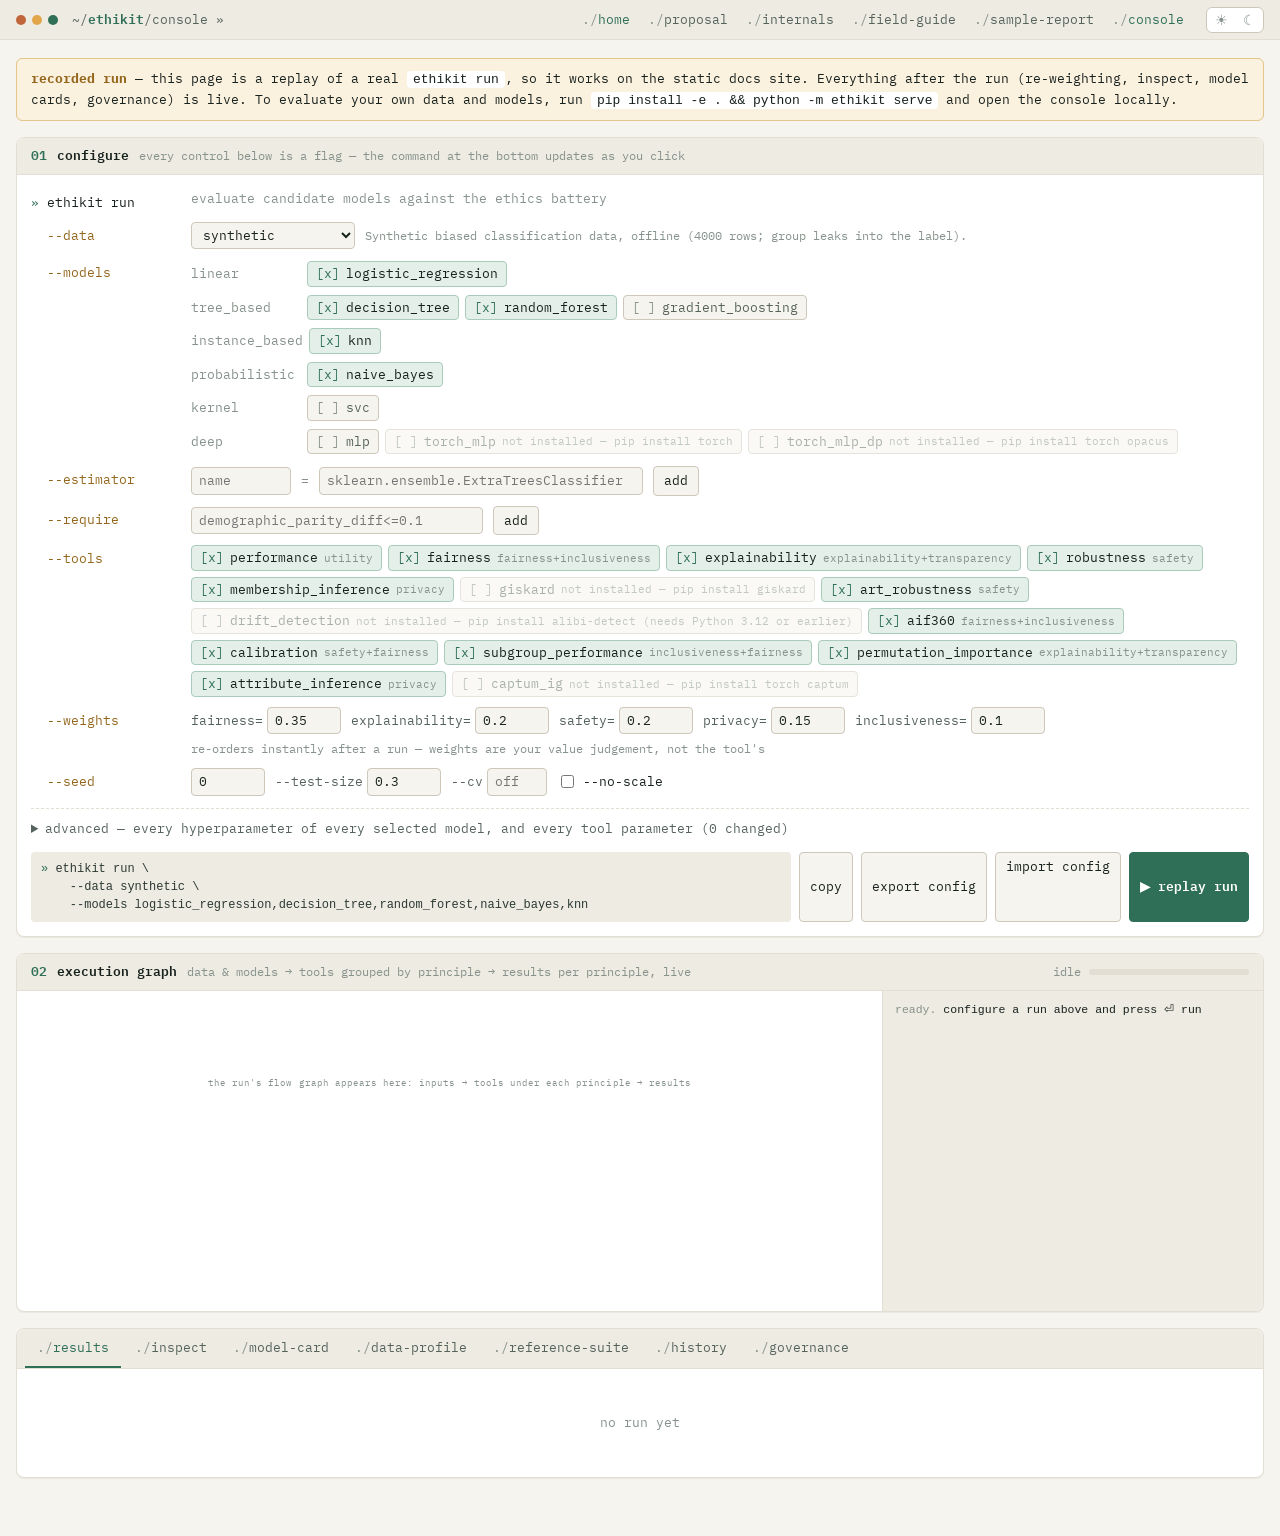
==== commit 284ce17a: "M5: deep learning on tabular data (sklearn MLP, PyTorch MLP, DP-SGD, Captum) - ethikit/deep.py: Torc" ====
--- a/docs/console/index.html
+++ b/docs/console/index.html
@@ -4,6 +4,7 @@
 <meta charset="utf-8">
 <meta name="viewport" content="width=device-width, initial-scale=1">
 <title>Ethikit Console</title>
+<link rel="icon" href="data:image/svg+xml,%3Csvg xmlns='http://www.w3.org/2000/svg' viewBox='0 0 16 16'%3E%3Crect width='16' height='16' rx='3' fill='%232f6f57'/%3E%3Ctext x='3' y='12' font-family='monospace' font-size='11' fill='white'%3E%C2%BB%3C/text%3E%3C/svg%3E">
 <link rel="stylesheet" href="https://fonts.googleapis.com/css2?family=Public+Sans:wght@400;500;600&family=IBM+Plex+Mono:wght@400;500;600;700&display=swap">
 <link rel="stylesheet" href="theme.css">
 <script src="theme.js" data-path="console" data-nav="console"></script>
@@ -94,6 +95,15 @@
             <span id="model-file-info" class="dim small">optional: your own pre-trained sklearn-compatible model, evaluated as-is (only load files you trust)</span>
           </div>
         </div>
+        <div class="line mine-only"><span class="flag">--require</span>
+          <div class="val">
+            <input type="text" id="req-input" list="req-metrics" size="34" placeholder="demographic_parity_diff<=0.1" aria-label="requirement">
+            <datalist id="req-metrics"></datalist>
+            <button class="btn" id="req-add" type="button">add</button>
+            <span id="req-list" class="chips"></span>
+            <span id="req-err" class="err small"></span>
+          </div>
+        </div>
         <div class="line"><span class="flag">--tools</span>
           <div class="val"><div id="tools" class="chips"></div></div>
         </div>
@@ -120,6 +130,8 @@
       <div class="cmdline">
         <code id="cmd-preview"></code>
         <button class="btn" id="copy" type="button">copy</button>
+        <button class="btn" id="export-config" type="button" title="download this run's config as JSON">export config</button>
+        <label class="btn" title="load a config.json, results.json or saved run config">import config<input type="file" id="import-config" accept=".json,application/json" hidden></label>
         <button class="btn primary" id="run" type="button">⏎ run</button>
       </div>
     </div>
@@ -142,13 +154,17 @@
       <button role="tab" aria-selected="true" data-tab="results">results</button>
       <button role="tab" aria-selected="false" data-tab="inspect">inspect</button>
       <button role="tab" aria-selected="false" data-tab="card">model-card</button>
+      <button role="tab" aria-selected="false" data-tab="data">data-profile</button>
       <button role="tab" aria-selected="false" data-tab="suite">reference-suite</button>
+      <button role="tab" aria-selected="false" data-tab="history">history</button>
       <button role="tab" aria-selected="false" data-tab="gov">governance</button>
       <span class="right" id="run-label"></span>
     </div>
     <div class="panel" id="tab-results" role="tabpanel"><div class="empty">no run yet</div></div>
     <div class="panel" id="tab-inspect" role="tabpanel" hidden><div class="empty">no run yet</div></div>
     <div class="panel" id="tab-card" role="tabpanel" hidden><div class="empty">no run yet</div></div>
+    <div class="panel" id="tab-data" role="tabpanel" hidden><div class="empty">the data profile appears here as soon as a run starts — before any model is trained</div></div>
+    <div class="panel" id="tab-history" role="tabpanel" hidden><div class="empty">loading…</div></div>
     <div class="panel" id="tab-suite" role="tabpanel" hidden><div class="empty">no suite run yet — choose <b>--mode reference suite</b> above</div></div>
     <div class="panel" id="tab-gov" role="tabpanel" hidden></div>
   </section>
--- a/docs/console/console.css
+++ b/docs/console/console.css
@@ -58,6 +58,8 @@
 .chip.off{opacity:.5; cursor:not-allowed}
 .chip:focus-within{outline:2px solid var(--accent); outline-offset:1px}
 .chip .tag{font-size:11px; color:var(--ink-faint)}
+.chip{max-width:100%; flex-wrap:wrap}
+.chip .tag{white-space:normal; overflow-wrap:anywhere}
 
 .btn{cursor:pointer; border:1px solid var(--rule-strong); background:var(--bg); border-radius:4px; padding:4px 10px}
 .btn:hover{border-color:var(--accent); color:var(--accent)}
@@ -158,6 +160,8 @@
 table.t td.l, table.t th.l{text-align:left; white-space:normal}
 table.t tr:hover td{background:var(--bg-sunken)}
 .tscroll{overflow:auto; max-height:420px; border:1px solid var(--rule); border-radius:6px}
+tr.excluded td{opacity:.55}
+tr.excluded td:first-child{text-decoration:line-through; text-decoration-color:var(--red)}
 td.heat{background:color-mix(in srgb, var(--accent) calc(var(--h) * 38%), transparent)}
 .pill{display:inline-block; border:1px solid var(--accent-rule); background:var(--accent-soft); color:var(--accent); border-radius:12px; padding:1px 8px; font-size:11.5px; margin:2px}
 .pill.gold{border-color:var(--gold-rule); background:var(--gold-soft); color:var(--gold)}
@@ -188,6 +192,7 @@
 .chart text{fill:var(--ink-dim); font-family:var(--font-mono); font-size:10px}
 .chart .axis{stroke:var(--rule-strong)}
 .chart .bar{fill:var(--s)}
+.chart .bar.neg{fill:var(--red)}
 .chart .thr{stroke:var(--red); stroke-dasharray:4 3}
 .block{margin-bottom:16px}
 
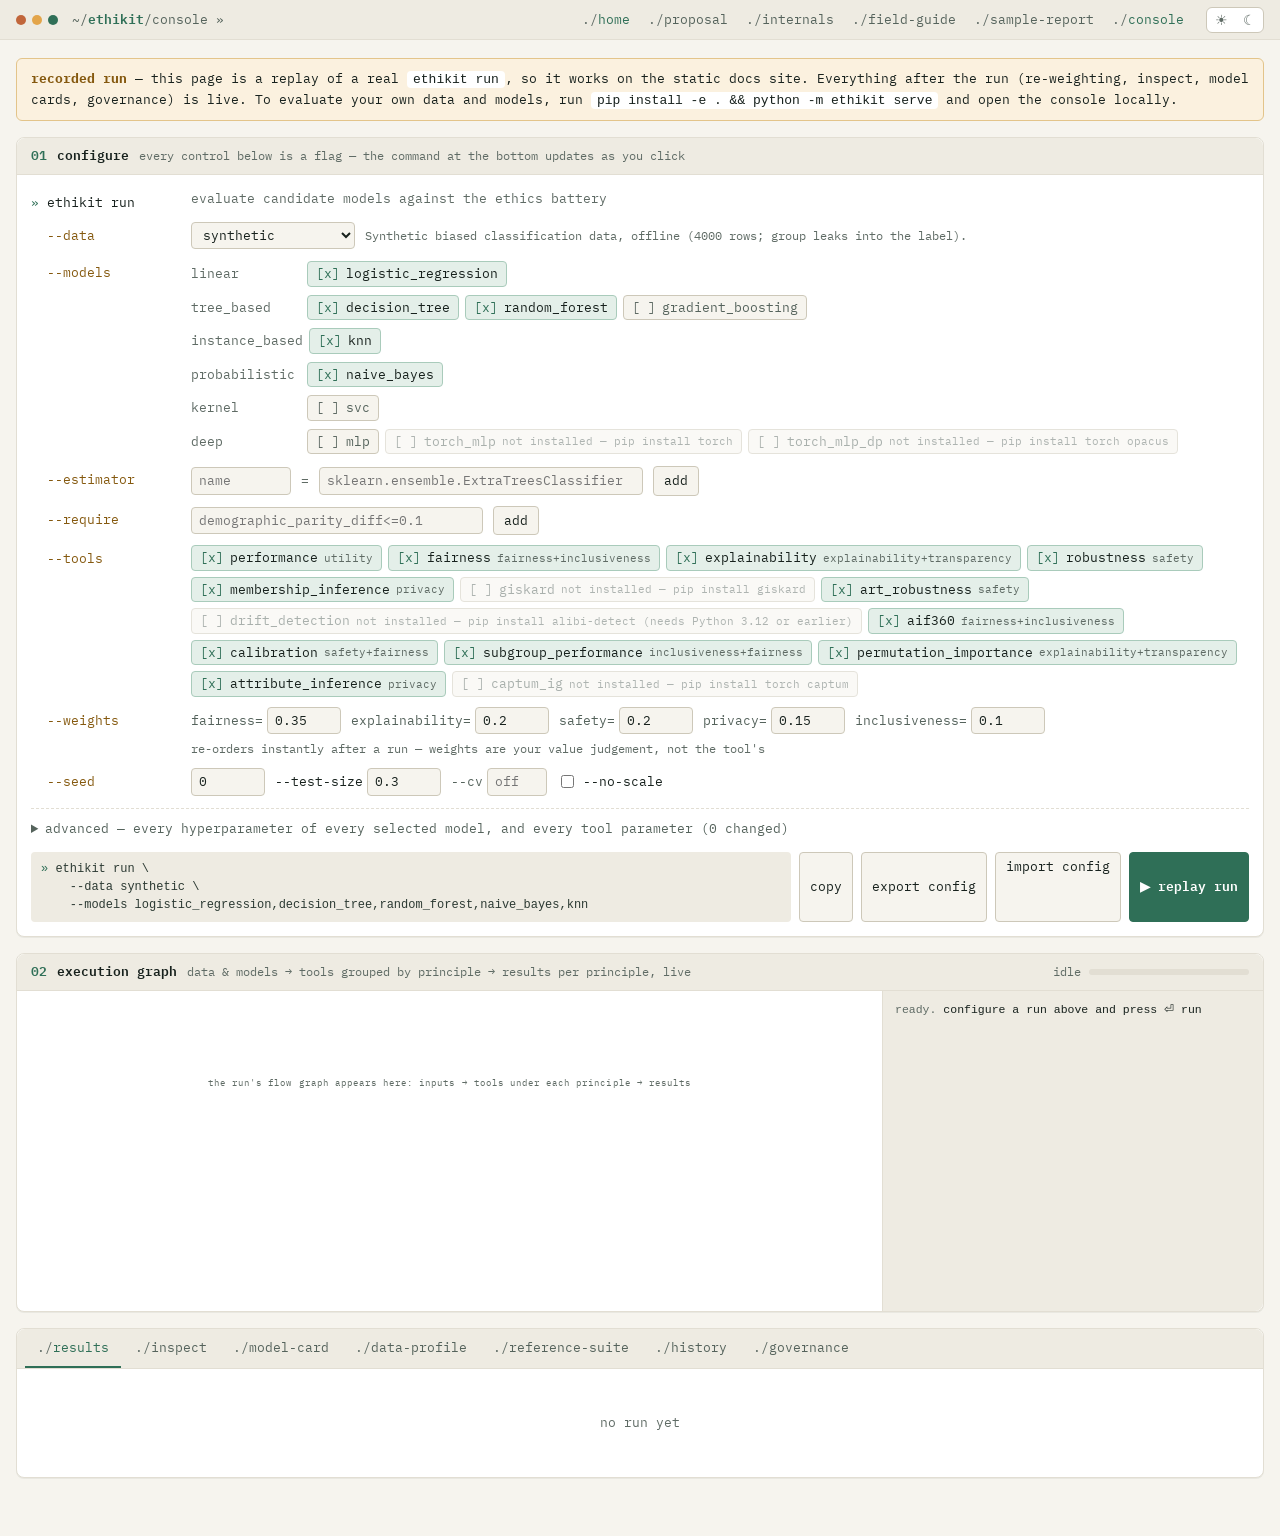
==== commit e3c96bdf: "M7.1: accessibility (axe-core clean in both themes, keyboard tabs, reduced motion) - contrast: faint" ====
--- a/docs/console/index.html
+++ b/docs/console/index.html
@@ -113,7 +113,7 @@
         <div class="line"><span class="flag">--seed</span>
           <div class="val">
             <input type="number" id="seed" value="0" step="1" aria-label="seed">
-            <span class="kv"><span>--test-size</span><input type="number" id="test-size" value="0.3" step="0.05" min="0.1" max="0.6"></span>
+            <span class="kv"><label for="test-size">--test-size</label><input type="number" id="test-size" value="0.3" step="0.05" min="0.1" max="0.6"></span>
             <span class="kv"><span>--cv</span><input type="text" id="cv" size="5" placeholder="off" aria-label="cross-validation, e.g. 5x3"></span>
             <label class="inl mine-only"><input type="checkbox" id="no-scale"> --no-scale</label>
           </div>
--- a/docs/console/theme.css
+++ b/docs/console/theme.css
@@ -3,6 +3,9 @@
  * Colours come from the project proposal: ink #17211d, green #2f6f57, clay #c1663b,
  * amber #e3a54a, blue #3d6a8f, purple #6b4d86. Light mode is the proposal as written;
  * dark mode keeps the same hues on an ink-green surface, with lifted text tints.
+ *
+ * Contrast: every text colour meets WCAG AA (4.5:1) on every surface it is used on, in both
+ * modes (checked by axe-core in tests/e2e/test_a11y.py).
  *
  * Mode: follows the OS (prefers-color-scheme) unless the viewer picks one with the
  * ☀/☾ toggle (theme.js), which sets <html data-theme="light|dark"> and remembers it.
@@ -13,15 +16,15 @@
 :root{
   color-scheme: light;
   --bg:#f6f4ee; --bg-raised:#ffffff; --bg-sunken:#eeebe2;
-  --ink:#17211d; --ink-dim:#55635c; --ink-faint:#86928b;
+  --ink:#17211d; --ink-dim:#55635c; --ink-faint:#5f6b65;
   --rule:#e2ded3; --rule-strong:#cdc8b9;
 
   --green:#2f6f57;
   --accent:#2f6f57; --accent-ink:#ffffff; --accent-soft:#e4efe9; --accent-rule:#a9cbbb;
   --amber:#e3a54a;
-  --gold:#93661c; --gold-soft:#fbf1df; --gold-rule:#e3c48a;
+  --gold:#85590f; --gold-soft:#fbf1df; --gold-rule:#e3c48a;
   --clay:#c1663b;
-  --red:#b0572f; --red-soft:#f8e6dc; --red-rule:#e2b49b;
+  --red:#9e4a26; --red-soft:#f8e6dc; --red-rule:#e2b49b;
   --blue-solid:#3d6a8f;
   --blue:#3d6a8f; --blue-soft:#e8eff5; --blue-rule:#b3c8da;
   --purple-solid:#6b4d86;
@@ -38,7 +41,7 @@
   :root:not([data-theme="light"]){
     color-scheme: dark;
     --bg:#0e1511; --bg-raised:#17211d; --bg-sunken:#0a100d;
-    --ink:#e6eee9; --ink-dim:#a2b3aa; --ink-faint:#72857b;
+    --ink:#e6eee9; --ink-dim:#a2b3aa; --ink-faint:#8a9d93;
     --rule:#25352d; --rule-strong:#35493f;
     --accent:#5fb893; --accent-ink:#07130e; --accent-soft:#17291f; --accent-rule:#2f6f57;
     --gold:#e3a54a; --gold-soft:#2a2113; --gold-rule:#6e5224;
@@ -52,7 +55,7 @@
 :root[data-theme="dark"]{
   color-scheme: dark;
   --bg:#0e1511; --bg-raised:#17211d; --bg-sunken:#0a100d;
-  --ink:#e6eee9; --ink-dim:#a2b3aa; --ink-faint:#72857b;
+  --ink:#e6eee9; --ink-dim:#a2b3aa; --ink-faint:#8a9d93;
   --rule:#25352d; --rule-strong:#35493f;
   --accent:#5fb893; --accent-ink:#07130e; --accent-soft:#17291f; --accent-rule:#2f6f57;
   --gold:#e3a54a; --gold-soft:#2a2113; --gold-rule:#6e5224;
@@ -93,3 +96,40 @@
 .ek-theme button[aria-pressed="true"]{background:var(--accent-soft); color:var(--accent)}
 .ek-theme button:focus-visible{outline:2px solid var(--accent); outline-offset:-2px}
 @media (max-width:640px){ .ek-path{display:none} .ek-nav{margin-left:0} }
+
+/* ---- reduced motion: no transitions or animations anywhere (content still updates) ---- */
+@media (prefers-reduced-motion: reduce){
+  *,*::before,*::after{animation:none !important; transition:none !important; scroll-behavior:auto !important}
+}
+
+/* ---- print / save as PDF ----------------------------------------------------
+ * Every page (reports, model cards, datasheets, docs) prints on the light palette whatever
+ * the screen theme, without the title bar, toggle or buttons; collapsed sections are opened
+ * by theme.js before printing; tables and worked steps avoid splitting across pages. */
+@media print{
+  :root:root:root{
+    color-scheme: light;
+    --bg:#ffffff; --bg-raised:#ffffff; --bg-sunken:#f4f2ec;
+    --ink:#17211d; --ink-dim:#3f4b45; --ink-faint:#6b7770;
+    --rule:#d9d5ca; --rule-strong:#bdb7a7;
+    --accent:#2f6f57; --accent-ink:#ffffff; --accent-soft:#e4efe9; --accent-rule:#a9cbbb;
+    --gold:#7a5415; --gold-soft:#fbf1df; --gold-rule:#e3c48a;
+    --red:#9a4825; --red-soft:#f8e6dc; --red-rule:#e2b49b;
+    --blue:#3d6a8f; --blue-soft:#e8eff5; --blue-rule:#b3c8da;
+    --purple:#6b4d86; --purple-soft:#efe7f3; --purple-rule:#cdb9dc;
+    --mono-surface:#f4f2ec; --mono-ink:#17211d; --shadow:none;
+  }
+  @page{margin:16mm 14mm}
+  html,body{background:#fff !important; color:var(--ink)}
+  .ek-bar,.ek-nav,.ek-theme,button,.btn,.no-print{display:none !important}
+  .page,main{padding:0 !important; max-width:none !important}
+  *{-webkit-print-color-adjust:exact; print-color-adjust:exact}
+  h1,h2,h3{break-after:avoid; page-break-after:avoid}
+  tr,li,pre,.note,figure,svg,details.tool summary{break-inside:avoid; page-break-inside:avoid}
+  thead{display:table-header-group}
+  pre{white-space:pre-wrap; overflow:visible}
+  tr:hover td,tr:hover th{background:none}
+  a{color:var(--ink)}
+  a[href^="http"]::after{content:" (" attr(href) ")"; font-size:.8em; color:var(--ink-faint); word-break:break-all}
+  details > summary{list-style:none}
+}
--- a/docs/console/console.css
+++ b/docs/console/console.css
@@ -238,3 +238,9 @@
   .cmdline code{flex-basis:100%}
   .gitem{grid-template-columns:1fr}
 }
+
+/* datasheet (data-profile tab) */
+.ds-q{padding:8px 0; border-bottom:1px solid var(--rule)}
+.ds-q .q{font-family:var(--font-body); font-size:13.5px; color:var(--ink); margin-bottom:4px}
+.ds-q textarea{width:100%; background:var(--bg-raised); border:1px solid var(--rule-strong); border-radius:4px; padding:6px 8px; font-family:var(--font-body); font-size:13px; resize:vertical}
+.ds-q textarea:focus{outline:2px solid var(--accent); outline-offset:1px}
